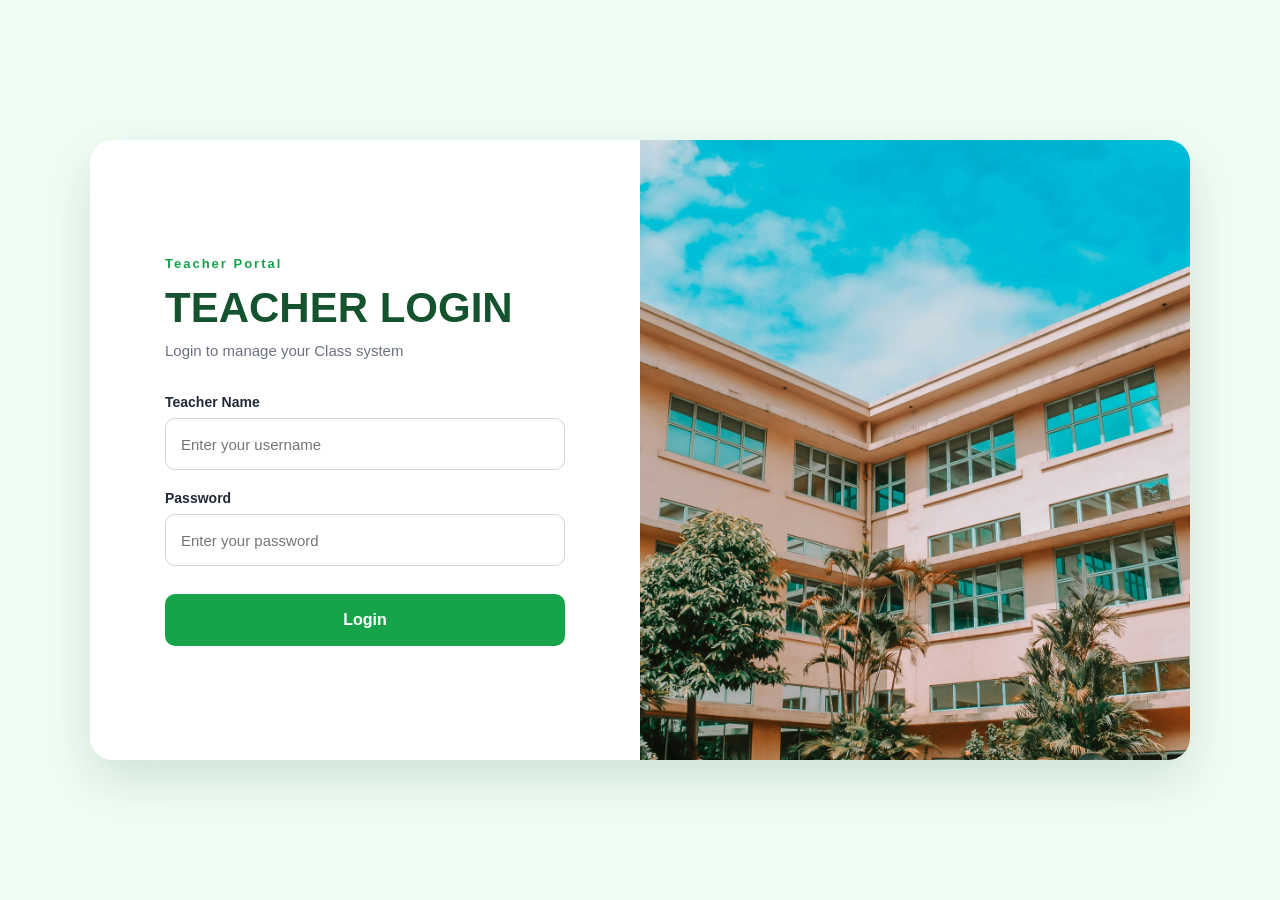
==== Attendance.html @ 9732b9e1 "teacher potal" ====
<!DOCTYPE html>
<html lang="en">
<head>
    <meta charset="UTF-8">
    <meta name="viewport" content="width=device-width, initial-scale=1.0">
    <title>Student Attendance</title>

    <style>
        * {
            box-sizing: border-box;
            margin: 0;
            padding: 0;
        }

        body {
            min-height: 100vh;
            font-family: Arial, sans-serif;
            background: #f3f4f6;
            padding: 40px 20px;
        }

        .attendance {
            max-width: 900px;
            margin: auto;
        }

        .top {
            background: white;
            padding: 25px;
            border-radius: 16px;
            margin-bottom: 20px;
            box-shadow: 0 8px 25px rgba(0, 0, 0, 0.07);
        }

        .top h1 {
            margin-bottom: 20px;
        }

        .student-info {
            display: flex;
            gap: 20px;
            margin-bottom: 25px;
        }

        .student-box {
            flex: 1;
            padding: 18px;
            background: #f5f5f5;
            border-radius: 12px;
        }

        .student-box p {
            font-size: 13px;
            color: #777;
            margin-bottom: 5px;
        }

        .student-box h2 {
            font-size: 22px;
        }

        #attendanceForm {
            display: flex;
            gap: 10px;
        }

        #password {
            flex: 1;
            padding: 13px;
            border: 1px solid #ccc;
            border-radius: 8px;
            outline: none;
        }

        #passBtn {
            padding: 13px 25px;
            border: none;
            background: #222;
            color: white;
            border-radius: 8px;
            cursor: pointer;
        }

        .calendar {
            background: white;
            padding: 25px;
            border-radius: 16px;
            box-shadow: 0 8px 25px rgba(0, 0, 0, 0.07);
        }

        .calendar-header {
            display: flex;
            justify-content: space-between;
            align-items: center;
            margin-bottom: 20px;
        }

        .calendar-header button {
            padding: 9px 15px;
            border: 1px solid #ddd;
            background: white;
            border-radius: 7px;
            cursor: pointer;
        }

        .calendar-header h2 {
            font-size: 22px;
        }

        .weekdays,
        #days {
            display: grid;
            grid-template-columns: repeat(7, 1fr);
            gap: 8px;
        }

        .weekday {
            text-align: center;
            font-weight: bold;
            padding: 10px 0;
            font-size: 13px;
        }

        .day {
            min-height: 90px;
            border: 1px solid #ddd;
            border-radius: 10px;
            padding: 10px;
            position: relative;
            background: #fff;
        }

        .date {
            font-weight: bold;
        }

        .status {
            display: block;
            margin-top: 25px;
            font-size: 13px;
        }

        .present {
            border: 2px solid green;
        }

        .present .status {
            color: green;
            font-weight: bold;
        }

        .today {
            background: #f0f0f0;
        }

        .empty {
            border: none;
            background: transparent;
        }

        @media (max-width: 650px) {
            .student-info {
                flex-direction: column;
            }

            .weekdays,
            #days {
                gap: 4px;
            }

            .day {
                min-height: 70px;
                padding: 6px;
            }

            .status {
                font-size: 10px;
            }
        }
    </style>
</head>

<body>

    <div class="attendance">

        <div class="top">

            <h1>Class Attendance</h1>

            <div class="student-info">

                <div class="student-box">
                    <p>Student Name</p>
                    <h2 id="studentName"></h2>
                </div>

                <div class="student-box">
                    <p>Roll Number</p>
                    <h2 id="studentRoll"></h2>
                </div>

            </div>

            <form id="attendanceForm">

                <input
                    type="password"
                    id="password"
                    placeholder="Enter Sign"
                    required
                >

                <button type="submit" id="passBtn">
                    Pass
                </button>
                <button type="submit" id="absent">
                    Absent
                </button>

            </form>

        </div>


        <div class="calendar">

            <div class="calendar-header">

                <button id="previousMonth">
                    Previous
                </button>

                <h2 id="month"></h2>

                <button id="nextMonth">
                    Next
                </button>

            </div>

            <div class="weekdays">
                <div class="weekday">Sun</div>
                <div class="weekday">Mon</div>
                <div class="weekday">Tue</div>
                <div class="weekday">Wed</div>
                <div class="weekday">Thu</div>
                <div class="weekday">Fri</div>
                <div class="weekday">Sat</div>
            </div>

            <div id="days"></div>

        </div>

    </div>

    <script type="module" src="./Attendance.js"></script>

</body>
</html>
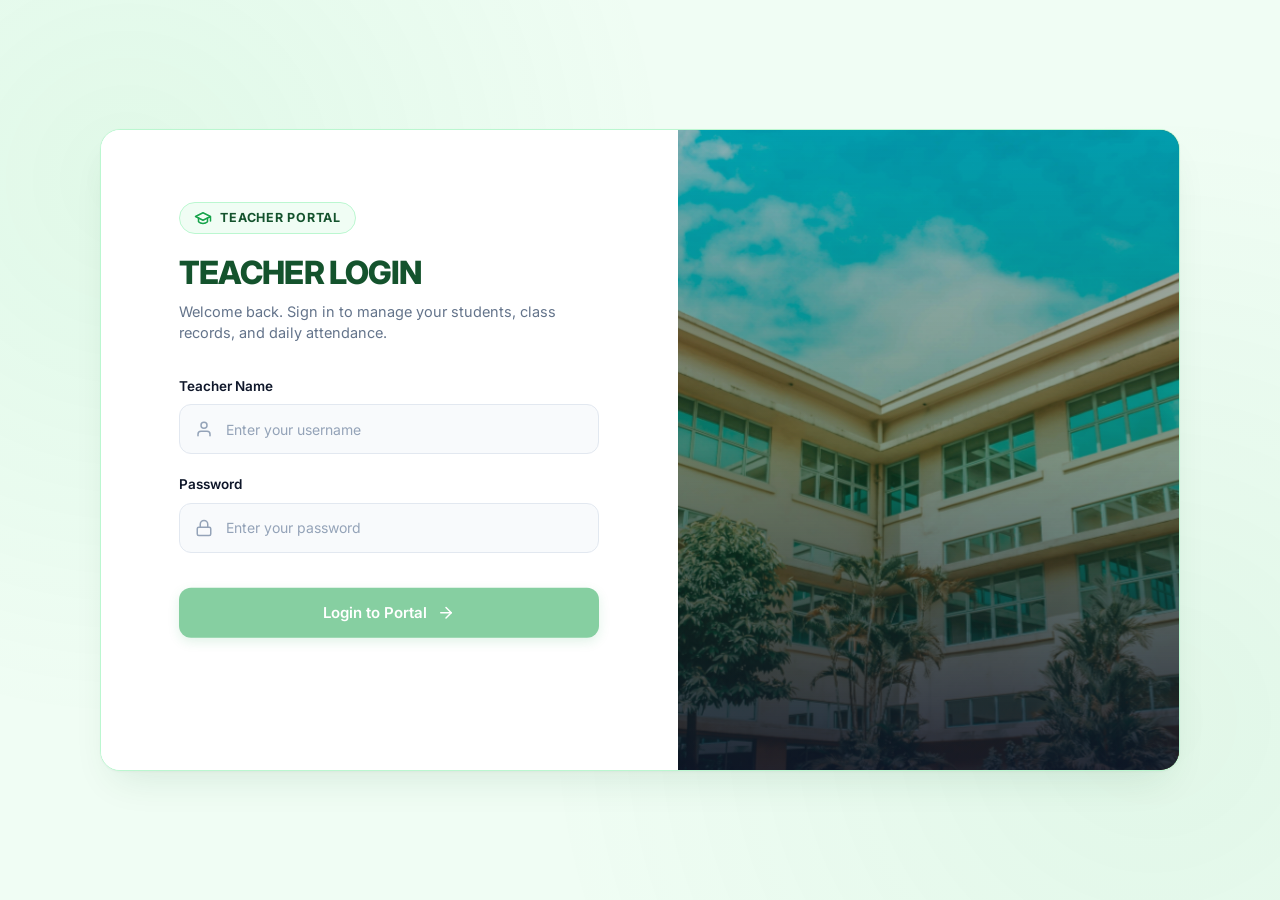
==== commit 90cbfe79: "final Portal" ====
--- a/Attendance.html
+++ b/Attendance.html
@@ -3,10 +3,53 @@
 <head>
     <meta charset="UTF-8">
     <meta name="viewport" content="width=device-width, initial-scale=1.0">
-    <title>Student Attendance</title>
+    <meta name="description" content="School Management System - Student Attendance Verification">
+    <title>Student Attendance | School Management System</title>
+    <link rel="preconnect" href="https://fonts.googleapis.com">
+    <link rel="preconnect" href="https://fonts.gstatic.com" crossorigin>
+    <link href="https://fonts.googleapis.com/css2?family=Inter:wght@300;400;500;600;700;800&display=swap" rel="stylesheet">
 
     <style>
-        * {
+        :root {
+            /* Brand Theme - Academic Greens & Whites */
+            --color-primary: #16a34a;
+            --color-primary-hover: #15803d;
+            --color-primary-dark: #14532d;
+            --color-primary-light: #f0fdf4;
+            --color-primary-subtle: #dcfce7;
+            --color-primary-border: #bbf7d0;
+
+            /* Neutrals */
+            --color-white: #ffffff;
+            --color-bg: #f8fafc;
+            --color-text-main: #0f172a;
+            --color-text-secondary: #64748b;
+            --color-text-muted: #94a3b8;
+            --color-border: #e2e8f0;
+            --color-border-hover: #cbd5e1;
+
+            /* Attendance States */
+            --present-bg: #ecfdf5;
+            --present-border: #22c55e;
+            --present-text: #15803d;
+            --present-badge: #d1fae5;
+
+            --absent-bg: #fef2f2;
+            --absent-border: #f87171;
+            --absent-text: #b91c1c;
+            --absent-badge: #fee2e2;
+
+            /* Radii & Shadows */
+            --radius-sm: 8px;
+            --radius-md: 12px;
+            --radius-lg: 18px;
+            --radius-full: 9999px;
+
+            --shadow-card: 0 2px 10px rgba(20, 83, 45, 0.04), 0 1px 3px rgba(0, 0, 0, 0.03);
+            --shadow-elevated: 0 12px 28px -4px rgba(20, 83, 45, 0.08), 0 4px 10px rgba(0, 0, 0, 0.03);
+        }
+
+        *, *::before, *::after {
             box-sizing: border-box;
             margin: 0;
             padding: 0;
@@ -14,167 +57,605 @@
 
         body {
             min-height: 100vh;
-            font-family: Arial, sans-serif;
-            background: #f3f4f6;
-            padding: 40px 20px;
-        }
-
+            font-family: 'Inter', -apple-system, BlinkMacSystemFont, 'Segoe UI', Roboto, sans-serif;
+            background-color: var(--color-primary-light);
+            color: var(--color-text-main);
+            padding: 0;
+            line-height: 1.5;
+            -webkit-font-smoothing: antialiased;
+        }
+
+        /* Top Header Navigation */
+        .top-nav {
+            background: var(--color-white);
+            border-bottom: 1px solid var(--color-border);
+            position: sticky;
+            top: 0;
+            z-index: 100;
+            box-shadow: 0 1px 3px rgba(0, 0, 0, 0.04);
+        }
+
+        .nav-container {
+            max-width: 960px;
+            margin: 0 auto;
+            padding: 14px 20px;
+            display: flex;
+            align-items: center;
+            justify-content: space-between;
+        }
+
+        .back-link {
+            display: inline-flex;
+            align-items: center;
+            gap: 8px;
+            padding: 8px 16px;
+            background: var(--color-primary-light);
+            border: 1px solid var(--color-primary-border);
+            border-radius: var(--radius-sm);
+            color: var(--color-primary-dark);
+            font-size: 13.5px;
+            font-weight: 600;
+            text-decoration: none;
+            transition: all 0.2s ease;
+        }
+
+        .back-link svg {
+            width: 16px;
+            height: 16px;
+            transition: transform 0.2s ease;
+        }
+
+        .back-link:hover {
+            background: var(--color-primary-subtle);
+            transform: translateX(-2px);
+        }
+
+        .brand-indicator {
+            display: flex;
+            align-items: center;
+            gap: 8px;
+            font-size: 13px;
+            font-weight: 600;
+            color: var(--color-text-secondary);
+        }
+
+        .brand-indicator-dot {
+            width: 8px;
+            height: 8px;
+            background: var(--color-primary);
+            border-radius: 50%;
+        }
+
+        /* Main Content Container */
         .attendance {
-            max-width: 900px;
-            margin: auto;
-        }
-
+            max-width: 960px;
+            margin: 0 auto;
+            padding: 30px 20px 60px;
+        }
+
+        /* Top Student Info & Form Card */
         .top {
-            background: white;
-            padding: 25px;
-            border-radius: 16px;
+            background: var(--color-white);
+            padding: 30px;
+            border-radius: var(--radius-lg);
+            margin-bottom: 24px;
+            border: 1px solid var(--color-border);
+            box-shadow: var(--shadow-card);
+        }
+
+        .top-header {
+            display: flex;
+            align-items: center;
+            justify-content: space-between;
             margin-bottom: 20px;
-            box-shadow: 0 8px 25px rgba(0, 0, 0, 0.07);
+            padding-bottom: 16px;
+            border-bottom: 1px solid var(--color-border);
+            flex-wrap: wrap;
+            gap: 10px;
         }
 
         .top h1 {
-            margin-bottom: 20px;
-        }
-
+            color: var(--color-primary-dark);
+            font-size: 22px;
+            font-weight: 800;
+            letter-spacing: -0.02em;
+            display: flex;
+            align-items: center;
+            gap: 10px;
+        }
+
+        .top h1 svg {
+            width: 22px;
+            height: 22px;
+            color: var(--color-primary);
+        }
+
+        .verified-badge {
+            background: var(--color-primary-light);
+            border: 1px solid var(--color-primary-border);
+            color: var(--color-primary-dark);
+            padding: 4px 12px;
+            border-radius: var(--radius-full);
+            font-size: 12px;
+            font-weight: 600;
+        }
+
+        /* Student Info Blocks */
         .student-info {
             display: flex;
-            gap: 20px;
-            margin-bottom: 25px;
+            gap: 16px;
+            margin-bottom: 24px;
         }
 
         .student-box {
             flex: 1;
-            padding: 18px;
-            background: #f5f5f5;
-            border-radius: 12px;
+            padding: 16px 20px;
+            background: var(--color-bg);
+            border: 1px solid var(--color-border);
+            border-radius: var(--radius-md);
+            position: relative;
+            overflow: hidden;
+        }
+
+        .student-box::before {
+            content: "";
+            position: absolute;
+            left: 0;
+            top: 0;
+            bottom: 0;
+            width: 4px;
+            background: var(--color-primary);
         }
 
         .student-box p {
-            font-size: 13px;
-            color: #777;
-            margin-bottom: 5px;
+            font-size: 12px;
+            font-weight: 600;
+            color: var(--color-text-secondary);
+            text-transform: uppercase;
+            letter-spacing: 0.05em;
+            margin-bottom: 4px;
         }
 
         .student-box h2 {
+            font-size: 20px;
+            font-weight: 700;
+            color: var(--color-primary-dark);
+        }
+
+        /* Form Controls */
+        #attendanceForm {
+            display: flex;
+            gap: 12px;
+            align-items: center;
+            background: var(--color-primary-light);
+            padding: 16px;
+            border: 1px solid var(--color-primary-border);
+            border-radius: var(--radius-md);
+            flex-wrap: wrap;
+        }
+
+        .input-group-attendance {
+            flex: 1;
+            min-width: 220px;
+            position: relative;
+            display: flex;
+            flex-wrap: wrap;
+            align-items: center;
+        }
+
+        .input-icon-lock {
+            position: absolute;
+            left: 14px;
+            top: 15px;
+            width: 17px;
+            height: 17px;
+            color: var(--color-text-muted);
+            pointer-events: none;
+        }
+
+        h4.input-error {
+            width: 100%;
+            margin-top: 6px;
+            margin-bottom: 0;
+            color: #dc2626;
+            font-size: 12px;
+            font-weight: 500;
+        }
+
+        .custom-popup {
+            position: fixed;
+            top: 24px;
+            left: 50%;
+            transform: translateX(-50%) translateY(-20px);
+            z-index: 9999;
+            opacity: 0;
+            pointer-events: none;
+            transition: all 0.25s ease;
+        }
+
+        .custom-popup.show {
+            opacity: 1;
+            transform: translateX(-50%) translateY(0);
+            pointer-events: auto;
+        }
+
+        .popup-box {
+            background: #ffffff;
+            border: 1.5px solid var(--color-primary);
+            border-radius: var(--radius-md);
+            padding: 14px 28px;
+            box-shadow: 0 10px 25px rgba(20, 83, 45, 0.15);
+            color: var(--color-primary-dark);
+            font-size: 14px;
+            font-weight: 600;
+            text-align: center;
+            min-width: 260px;
+            max-width: 90vw;
+        }
+
+        #password {
+            width: 100%;
+            height: 48px;
+            padding: 0 14px 0 42px;
+            background: var(--color-white);
+            border: 1.5px solid var(--color-border);
+            border-radius: var(--radius-sm);
+            font-family: inherit;
+            font-size: 14px;
+            outline: none;
+            transition: all 0.2s ease;
+        }
+
+        #password:focus {
+            border-color: var(--color-primary);
+            box-shadow: 0 0 0 3px rgba(22, 163, 74, 0.15);
+        }
+
+        .button-group-attendance {
+            display: flex;
+            gap: 10px;
+        }
+
+        #passBtn {
+            height: 48px;
+            padding: 0 24px;
+            border: none;
+            background: var(--color-primary);
+            color: var(--color-white);
+            border-radius: var(--radius-sm);
+            font-family: inherit;
+            font-size: 14px;
+            font-weight: 700;
+            cursor: pointer;
+            box-shadow: 0 2px 6px rgba(22, 163, 74, 0.25);
+            transition: all 0.2s ease;
+            display: inline-flex;
+            align-items: center;
+            gap: 6px;
+        }
+
+        #passBtn:hover {
+            background: var(--color-primary-dark);
+            transform: translateY(-1.5px);
+            box-shadow: 0 6px 14px rgba(20, 83, 45, 0.25);
+        }
+
+        #passBtn:active {
+            transform: translateY(0);
+        }
+
+        #absent {
+            height: 48px;
+            padding: 0 22px;
+            border: 1.5px solid var(--absent-border);
+            background: var(--absent-bg);
+            color: var(--absent-text);
+            border-radius: var(--radius-sm);
+            font-family: inherit;
+            font-size: 14px;
+            font-weight: 700;
+            cursor: pointer;
+            transition: all 0.2s ease;
+            display: inline-flex;
+            align-items: center;
+            gap: 6px;
+        }
+
+        #absent:hover {
+            background: #fee2e2;
+            border-color: #ef4444;
+            transform: translateY(-1.5px);
+            box-shadow: 0 4px 10px rgba(239, 68, 68, 0.15);
+        }
+
+        #absent:active {
+            transform: translateY(0);
+        }
+
+        /* Calendar Card */
+        .calendar {
+            background: var(--color-white);
+            padding: 30px;
+            border-radius: var(--radius-lg);
+            border: 1px solid var(--color-border);
+            box-shadow: var(--shadow-card);
+        }
+
+        .calendar-header {
+            display: flex;
+            justify-content: space-between;
+            align-items: center;
+            margin-bottom: 24px;
+            padding-bottom: 16px;
+            border-bottom: 1px solid var(--color-border);
+        }
+
+        .calendar-header h2,
+        #month {
             font-size: 22px;
-        }
-
-        #attendanceForm {
-            display: flex;
+            font-weight: 800;
+            color: var(--color-primary-dark);
+            letter-spacing: -0.02em;
+        }
+
+        .nav-btn,
+        .calendar-header button {
+            height: 40px;
+            padding: 0 18px;
+            border: 1px solid var(--color-border);
+            background: var(--color-white);
+            color: var(--color-text-main);
+            border-radius: var(--radius-sm);
+            font-family: inherit;
+            font-size: 13.5px;
+            font-weight: 600;
+            cursor: pointer;
+            display: inline-flex;
+            align-items: center;
+            gap: 6px;
+            transition: all 0.2s ease;
+        }
+
+        .calendar-header button:hover {
+            background: var(--color-primary-light);
+            border-color: var(--color-primary-border);
+            color: var(--color-primary-dark);
+            transform: translateY(-1px);
+        }
+
+        /* Calendar Legend */
+        .calendar-legend {
+            display: flex;
+            align-items: center;
+            gap: 18px;
+            margin-bottom: 16px;
+            flex-wrap: wrap;
+        }
+
+        .legend-item {
+            display: inline-flex;
+            align-items: center;
+            gap: 6px;
+            font-size: 12.5px;
+            color: var(--color-text-secondary);
+            font-weight: 500;
+        }
+
+        .legend-dot {
+            width: 10px;
+            height: 10px;
+            border-radius: 50%;
+        }
+
+        .legend-dot.present-dot {
+            background: var(--present-border);
+        }
+
+        .legend-dot.absent-dot {
+            background: var(--absent-border);
+        }
+
+        .legend-dot.today-dot {
+            background: var(--color-primary-dark);
+        }
+
+        /* Weekdays Header Row */
+        .weekdays {
+            display: grid;
+            grid-template-columns: repeat(7, 1fr);
             gap: 10px;
-        }
-
-        #password {
-            flex: 1;
-            padding: 13px;
-            border: 1px solid #ccc;
-            border-radius: 8px;
-            outline: none;
-        }
-
-        #passBtn {
-            padding: 13px 25px;
-            border: none;
-            background: #222;
-            color: white;
-            border-radius: 8px;
-            cursor: pointer;
-        }
-
-        .calendar {
-            background: white;
-            padding: 25px;
-            border-radius: 16px;
-            box-shadow: 0 8px 25px rgba(0, 0, 0, 0.07);
-        }
-
-        .calendar-header {
-            display: flex;
-            justify-content: space-between;
-            align-items: center;
-            margin-bottom: 20px;
-        }
-
-        .calendar-header button {
-            padding: 9px 15px;
-            border: 1px solid #ddd;
-            background: white;
-            border-radius: 7px;
-            cursor: pointer;
-        }
-
-        .calendar-header h2 {
-            font-size: 22px;
-        }
-
-        .weekdays,
+            margin-bottom: 10px;
+        }
+
+        .weekday {
+            text-align: center;
+            font-weight: 700;
+            padding: 10px 0;
+            font-size: 12.5px;
+            color: var(--color-text-secondary);
+            text-transform: uppercase;
+            letter-spacing: 0.05em;
+            background: var(--color-bg);
+            border-radius: var(--radius-sm);
+        }
+
+        /* Calendar Days Grid */
         #days {
             display: grid;
             grid-template-columns: repeat(7, 1fr);
-            gap: 8px;
-        }
-
-        .weekday {
-            text-align: center;
-            font-weight: bold;
-            padding: 10px 0;
-            font-size: 13px;
+            gap: 10px;
         }
 
         .day {
-            min-height: 90px;
-            border: 1px solid #ddd;
-            border-radius: 10px;
-            padding: 10px;
+            min-height: 94px;
+            border: 1px solid var(--color-border);
+            border-radius: var(--radius-md);
+            padding: 10px 12px;
             position: relative;
-            background: #fff;
+            background: var(--color-white);
+            display: flex;
+            flex-direction: column;
+            justify-content: space-between;
+            transition: transform 0.2s ease, box-shadow 0.2s ease, border-color 0.2s ease;
+        }
+
+        .day:not(.empty):hover {
+            border-color: var(--color-primary-border);
+            box-shadow: 0 4px 12px rgba(20, 83, 45, 0.06);
+            transform: translateY(-2px);
         }
 
         .date {
-            font-weight: bold;
+            font-size: 14px;
+            font-weight: 700;
+            color: var(--color-text-main);
         }
 
         .status {
             display: block;
-            margin-top: 25px;
-            font-size: 13px;
-        }
-
-        .present {
-            border: 2px solid green;
-        }
-
-        .present .status {
-            color: green;
-            font-weight: bold;
-        }
-
-        .today {
-            background: #f0f0f0;
-        }
-
-        .empty {
-            border: none;
+            margin-top: 12px;
+            font-size: 12px;
+            font-weight: 600;
+            line-height: 1.2;
+        }
+
+        /* Present State */
+        .day.present {
+            background: var(--present-bg);
+            border: 1.5px solid var(--present-border);
+        }
+
+        .day.present .date {
+            color: var(--present-text);
+        }
+
+        .day.present .status {
+            color: var(--present-text);
+            background: var(--present-badge);
+            padding: 3px 6px;
+            border-radius: 4px;
+            text-align: center;
+            font-weight: 700;
+            display: inline-block;
+        }
+
+        /* Absent State */
+        .day.absent {
+            background: var(--absent-bg);
+            border: 1.5px solid var(--absent-border);
+        }
+
+        .day.absent .date {
+            color: var(--absent-text);
+        }
+
+        .day.absent .status {
+            color: var(--absent-text);
+            background: var(--absent-badge);
+            padding: 3px 6px;
+            border-radius: 4px;
+            text-align: center;
+            font-weight: 700;
+            display: inline-block;
+        }
+
+        /* Today Highlight */
+        .day.today {
+            box-shadow: inset 0 0 0 2px var(--color-primary-dark);
+        }
+
+        .day.today::after {
+            content: "Today";
+            position: absolute;
+            top: 8px;
+            right: 8px;
+            font-size: 10px;
+            font-weight: 700;
+            color: var(--color-primary-dark);
+            text-transform: uppercase;
+            letter-spacing: 0.05em;
+        }
+
+        /* Empty Cell */
+        .day.empty {
+            border: 1px dashed transparent;
             background: transparent;
-        }
-
-        @media (max-width: 650px) {
+            box-shadow: none !important;
+            transform: none !important;
+            pointer-events: none;
+        }
+
+        /* Responsive Styles */
+        @media (max-width: 768px) {
+            .attendance {
+                padding: 20px 14px 40px;
+            }
+
+            .top, .calendar {
+                padding: 20px 16px;
+            }
+
             .student-info {
                 flex-direction: column;
-            }
-
-            .weekdays,
-            #days {
-                gap: 4px;
+                gap: 12px;
+            }
+
+            #attendanceForm {
+                flex-direction: column;
+                align-items: stretch;
+            }
+
+            .button-group-attendance {
+                width: 100%;
+            }
+
+            #passBtn, #absent {
+                flex: 1;
+                justify-content: center;
+            }
+
+            .weekdays, #days {
+                gap: 6px;
             }
 
             .day {
-                min-height: 70px;
-                padding: 6px;
+                min-height: 74px;
+                padding: 6px 8px;
             }
 
             .status {
                 font-size: 10px;
+                margin-top: 8px;
+            }
+
+            .calendar-header h2, #month {
+                font-size: 18px;
+            }
+        }
+
+        @media (max-width: 480px) {
+            .weekday {
+                font-size: 11px;
+                padding: 6px 0;
+            }
+
+            .day {
+                min-height: 64px;
+                padding: 4px 6px;
+                border-radius: 6px;
+            }
+
+            .date {
+                font-size: 12px;
+            }
+
+            .status {
+                font-size: 9px;
+                padding: 2px 4px;
+            }
+
+            .day.today::after {
+                display: none;
             }
         }
     </style>
@@ -182,14 +663,40 @@
 
 <body>
 
+    <header class="top-nav">
+        <div class="nav-container">
+            <a href="Student.html" class="back-link" title="Return to Student Directory">
+                <svg viewBox="0 0 24 24" fill="none" stroke="currentColor" stroke-width="2" stroke-linecap="round" stroke-linejoin="round">
+                    <line x1="19" y1="12" x2="5" y2="12"></line>
+                    <polyline points="12 19 5 12 12 5"></polyline>
+                </svg>
+                <span>Back to Students</span>
+            </a>
+
+            <div class="brand-indicator">
+                <span class="brand-indicator-dot"></span>
+                <span>Greenwood Academy Attendance</span>
+            </div>
+        </div>
+    </header>
+
     <div class="attendance">
 
         <div class="top">
 
-            <h1>Class Attendance</h1>
+            <div class="top-header">
+                <h1>
+                    <svg viewBox="0 0 24 24" fill="none" stroke="currentColor" stroke-width="2" stroke-linecap="round" stroke-linejoin="round">
+                        <path d="M16 21v-2a4 4 0 0 0-4-4H5a4 4 0 0 0-4 4v2"></path>
+                        <circle cx="8.5" cy="7" r="4"></circle>
+                        <polyline points="17 11 19 13 23 9"></polyline>
+                    </svg>
+                    Class Attendance Verification
+                </h1>
+                <span class="verified-badge">Faculty Record</span>
+            </div>
 
             <div class="student-info">
-
                 <div class="student-box">
                     <p>Student Name</p>
                     <h2 id="studentName"></h2>
@@ -199,44 +706,73 @@
                     <p>Roll Number</p>
                     <h2 id="studentRoll"></h2>
                 </div>
-
             </div>
 
-            <form id="attendanceForm">
-
-                <input
-                    type="password"
-                    id="password"
-                    placeholder="Enter Sign"
-                    required
-                >
-
-                <button type="submit" id="passBtn">
-                    Pass
+            <form id="attendanceForm" autocomplete="off" novalidate>
+                <div class="input-group-attendance">
+                    <svg class="input-icon-lock" viewBox="0 0 24 24" fill="none" stroke="currentColor" stroke-width="2" stroke-linecap="round" stroke-linejoin="round">
+                        <rect x="3" y="11" width="18" height="11" rx="2" ry="2"></rect>
+                        <path d="M7 11V7a5 5 0 0 1 10 0v4"></path>
+                    </svg>
+                    <input
+                        type="password"
+                        id="password"
+                        placeholder="Enter Student Signature to Verify"
+                        required
+                    >
+                </div>
+
+                <div class="button-group-attendance">
+                    <button type="submit" id="passBtn">
+                        <svg width="16" height="16" viewBox="0 0 24 24" fill="none" stroke="currentColor" stroke-width="2.5" stroke-linecap="round" stroke-linejoin="round">
+                            <polyline points="20 6 9 17 4 12"></polyline>
+                        </svg>
+                        <span>Pass</span>
+                    </button>
+                    <button type="button" id="absent">
+                        <svg width="16" height="16" viewBox="0 0 24 24" fill="none" stroke="currentColor" stroke-width="2.5" stroke-linecap="round" stroke-linejoin="round">
+                            <line x1="18" y1="6" x2="6" y2="18"></line>
+                            <line x1="6" y1="6" x2="18" y2="18"></line>
+                        </svg>
+                        <span>Absent</span>
+                    </button>
+                </div>
+            </form>
+
+        </div>
+
+        <div class="calendar">
+            <div class="calendar-header">
+                <button id="previousMonth" class="nav-btn" title="Previous Month">
+                    <svg width="16" height="16" viewBox="0 0 24 24" fill="none" stroke="currentColor" stroke-width="2" stroke-linecap="round" stroke-linejoin="round">
+                        <polyline points="15 18 9 12 15 6"></polyline>
+                    </svg>
+                    <span>Previous</span>
                 </button>
-                <button type="submit" id="absent">
-                    Absent
+
+                <h2 id="month"></h2>
+
+                <button id="nextMonth" class="nav-btn" title="Next Month">
+                    <span>Next</span>
+                    <svg width="16" height="16" viewBox="0 0 24 24" fill="none" stroke="currentColor" stroke-width="2" stroke-linecap="round" stroke-linejoin="round">
+                        <polyline points="9 18 15 12 9 6"></polyline>
+                    </svg>
                 </button>
-
-            </form>
-
-        </div>
-
-
-        <div class="calendar">
-
-            <div class="calendar-header">
-
-                <button id="previousMonth">
-                    Previous
-                </button>
-
-                <h2 id="month"></h2>
-
-                <button id="nextMonth">
-                    Next
-                </button>
-
+            </div>
+
+            <div class="calendar-legend">
+                <div class="legend-item">
+                    <span class="legend-dot present-dot"></span>
+                    <span>Present (Verified)</span>
+                </div>
+                <div class="legend-item">
+                    <span class="legend-dot absent-dot"></span>
+                    <span>Absent</span>
+                </div>
+                <div class="legend-item">
+                    <span class="legend-dot today-dot"></span>
+                    <span>Today</span>
+                </div>
             </div>
 
             <div class="weekdays">
@@ -255,7 +791,28 @@
 
     </div>
 
+    <script src="https://cdnjs.cloudflare.com/ajax/libs/gsap/3.12.5/gsap.min.js"></script>
     <script type="module" src="./Attendance.js"></script>
+    <script>
+        document.addEventListener("DOMContentLoaded", () => {
+            if (window.gsap) {
+                gsap.fromTo(".top-nav", 
+                    { y: -15, opacity: 0 }, 
+                    { y: 0, opacity: 1, duration: 0.45, ease: "power2.out" }
+                );
+
+                gsap.fromTo(".top", 
+                    { y: 20, opacity: 0 }, 
+                    { y: 0, opacity: 1, duration: 0.55, delay: 0.1, ease: "power2.out" }
+                );
+
+                gsap.fromTo(".calendar", 
+                    { y: 20, opacity: 0 }, 
+                    { y: 0, opacity: 1, duration: 0.6, delay: 0.2, ease: "power2.out" }
+                );
+            }
+        });
+    </script>
 
 </body>
 </html>
